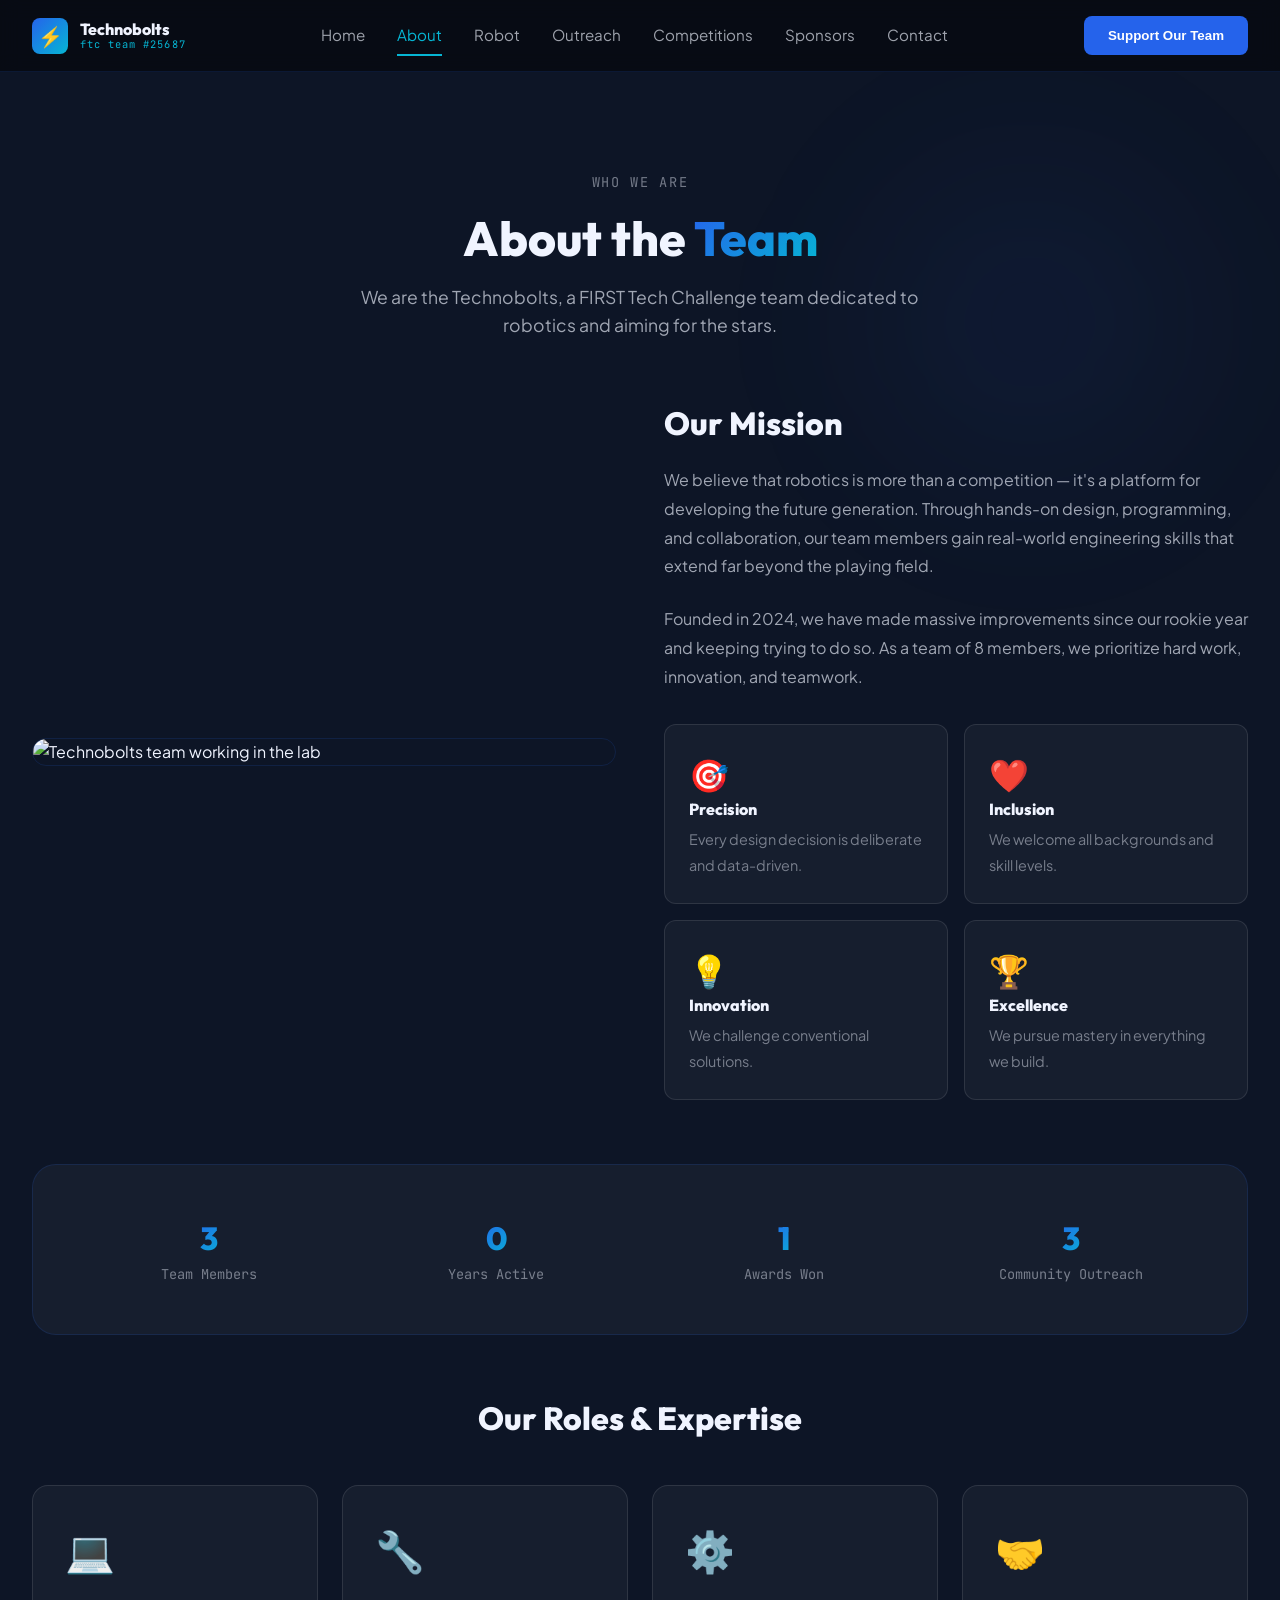
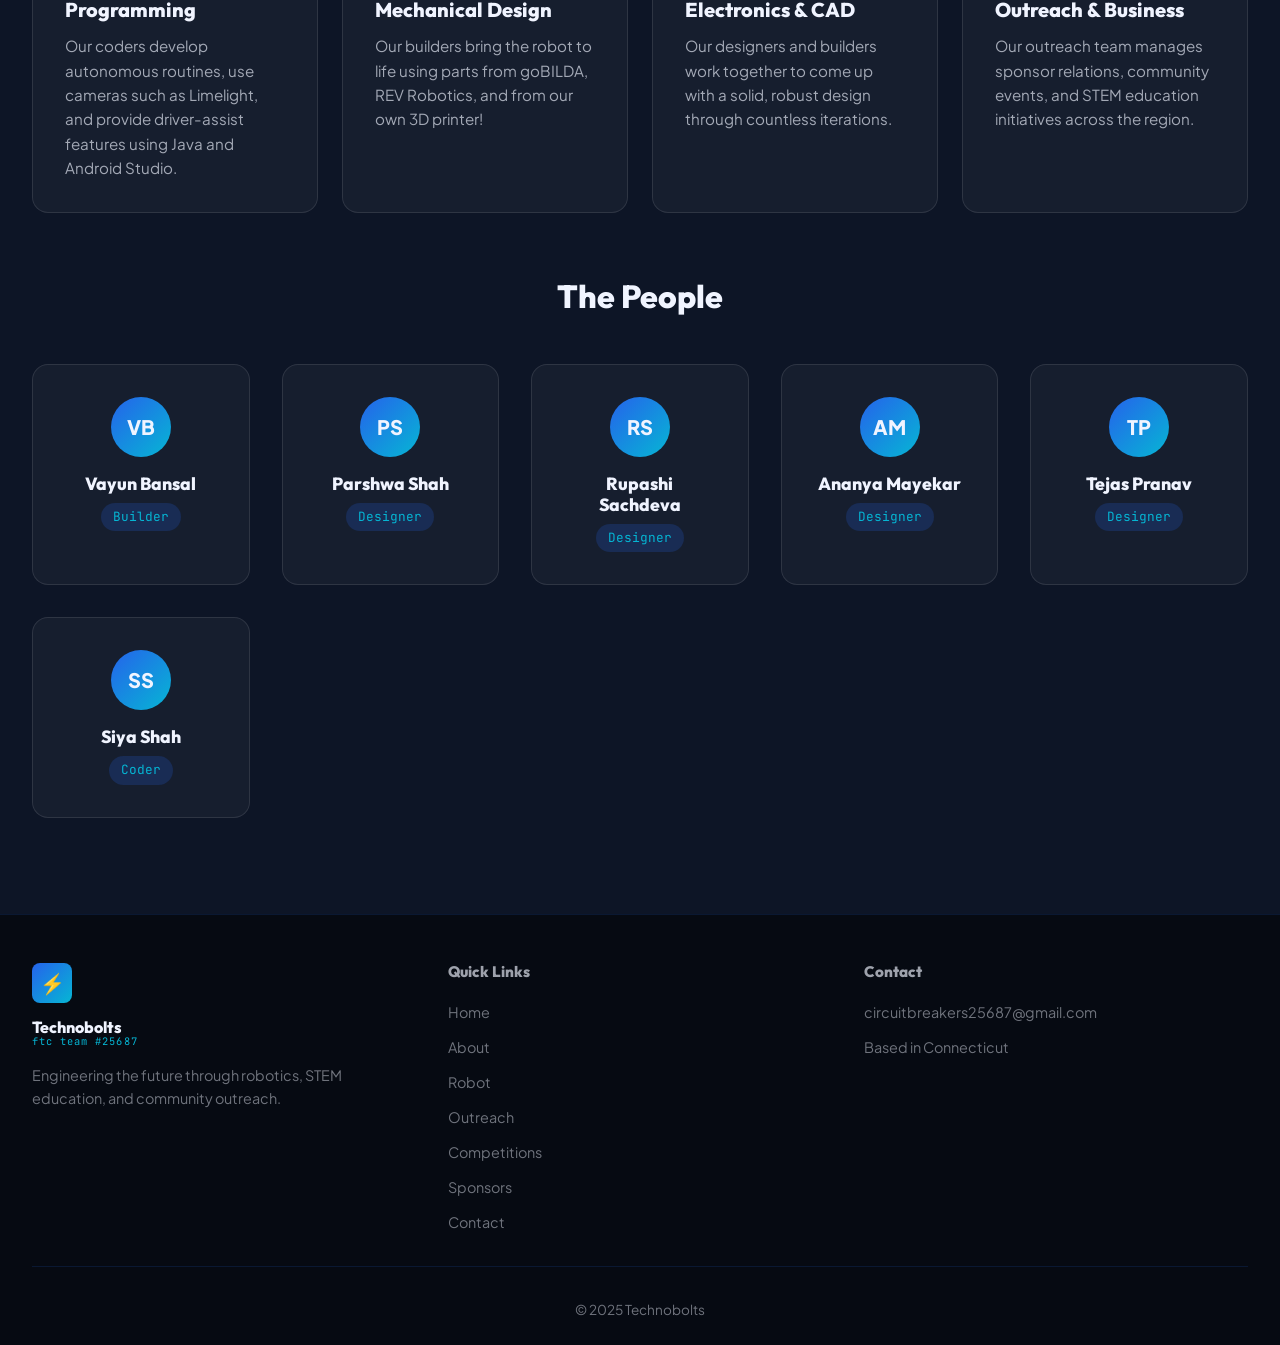
==== about.html @ 735fbb83 "Add files via upload" ====
<!DOCTYPE html>
<html lang="en">
<head>
    <meta charset="UTF-8">
    <meta name="viewport" content="width=device-width, initial-scale=1.0">
    <title>About - Technobolts FTC Team</title>
    <link rel="stylesheet" href="styles.css">
    <link rel="preconnect" href="https://fonts.googleapis.com">
    <link rel="preconnect" href="https://fonts.gstatic.com" crossorigin>
    <link href="https://fonts.googleapis.com/css2?family=Outfit:wght@400;600;700;800;900&family=Plus+Jakarta+Sans:wght@400;500;600;700&family=JetBrains+Mono:wght@400;500;600&display=swap" rel="stylesheet">
</head>
<body>
    <!-- Navigation -->
    <nav class="navbar">
        <div class="navbar-container">
            <div class="navbar-brand">
                <div class="brand-icon">⚡</div>
                <div class="brand-text">
                    <span class="brand-name">Technobolts</span>
                    <span class="brand-subtitle">ftc team #25687</span>
                </div>
            </div>
            <div class="nav-menu">
                <a href="index.html" class="nav-link">Home</a>
                <a href="about.html" class="nav-link active">About</a>
                <a href="robot.html" class="nav-link">Robot</a>
                <a href="outreach.html" class="nav-link">Outreach</a>
                <a href="competitions.html" class="nav-link">Competitions</a>
                <a href="sponsors.html" class="nav-link">Sponsors</a>
                <a href="contact.html" class="nav-link">Contact</a>
            </div>
            <button class="btn-support">Support Our Team</button>
            <button class="hamburger" id="hamburger">
                <span></span>
                <span></span>
                <span></span>
            </button>
        </div>
    </nav>

    <!-- About Section -->
    <section class="page-section">
        <div class="section-container">
            <div class="section-header">
                <p class="section-label">WHO WE ARE</p>
                <h1 class="section-title">About the <span class="gradient-text">Team</span></h1>
                <p class="section-description">We are the Technobolts, a FIRST Tech Challenge team dedicated to robotics and aiming for the stars.</p>
            </div>

            <!-- Mission & Values -->
            <div class="about-grid">
                <div class="about-image">
                    <img src="https://d2xsxph8kpxj0f.cloudfront.net/310519663417689646/Ldj4nhu3y7unNHha3GYmi4/team-workshop-38qU8BpU46UM5pvLE28iUc.webp" alt="Technobolts team working in the lab">
                </div>
                <div class="about-content">
                    <h2>Our Mission</h2>
                    <p>We believe that robotics is more than a competition — it's a platform for developing the future generation. Through hands-on design, programming, and collaboration, our team members gain real-world engineering skills that extend far beyond the playing field.</p>
                    <p>Founded in 2024, we have made massive improvements since our rookie year and keeping trying to do so. As a team of 8 members, we prioritize hard work, innovation, and teamwork.</p>
                    <div class="values-grid">
                        <div class="value-card">
                            <span class="value-icon">🎯</span>
                            <h4>Precision</h4>
                            <p>Every design decision is deliberate and data-driven.</p>
                        </div>
                        <div class="value-card">
                            <span class="value-icon">❤️</span>
                            <h4>Inclusion</h4>
                            <p>We welcome all backgrounds and skill levels.</p>
                        </div>
                        <div class="value-card">
                            <span class="value-icon">💡</span>
                            <h4>Innovation</h4>
                            <p>We challenge conventional solutions.</p>
                        </div>
                        <div class="value-card">
                            <span class="value-icon">🏆</span>
                            <h4>Excellence</h4>
                            <p>We pursue mastery in everything we build.</p>
                        </div>
                    </div>
                </div>
            </div>

            <!-- Stats -->
            <div class="stats-bar">
                <div class="stat-item">
                    <span class="stat-number" data-target="8">0</span>
                    <span class="stat-label">Team Members</span>
                </div>
                <div class="stat-item">
                    <span class="stat-number" data-target="2">0</span>
                    <span class="stat-label">Years Active</span>
                </div>
                <div class="stat-item">
                    <span class="stat-number" data-target="3">0</span>
                    <span class="stat-label">Awards Won</span>
                </div>
                <div class="stat-item">
                    <span class="stat-number" data-target="10">0</span>
                    <span class="stat-label">Community Outreach</span>
                </div>
            </div>

            <!-- Team Roles -->
            <div class="team-roles">
                <h2 class="roles-title">Our Roles & Expertise</h2>
                <div class="roles-grid">
                    <div class="role-card">
                        <div class="role-icon">💻</div>
                        <h3>Programming</h3>
                        <p>Our coders develop autonomous routines, use cameras such as Limelight, and provide driver-assist features using Java and Android Studio.</p>
                    </div>
                    <div class="role-card">
                        <div class="role-icon">🔧</div>
                        <h3>Mechanical Design</h3>
                        <p>Our builders bring the robot to life using parts from goBILDA, REV Robotics, and from our own 3D printer!</p>
                    </div>
                    <div class="role-card">
                        <div class="role-icon">⚙️</div>
                        <h3>Electronics & CAD</h3>
                        <p>Our designers and builders work together to come up with a solid, robust design through countless iterations.</p>
                    </div>
                    <div class="role-card">
                        <div class="role-icon">🤝</div>
                        <h3>Outreach & Business</h3>
                        <p>Our outreach team manages sponsor relations, community events, and STEM education initiatives across the region.</p>
                    </div>
                </div>
            </div>

            <!-- Team Members -->
            <div class="team-members">
                <h2 class="members-title">The People</h2>
                <div class="members-grid">
                    <div class="member-card">
                        <div class="member-avatar">VB</div>
                        <h3>Vayun Bansal</h3>
                        <span class="member-role">Builder</span>
                    </div>
                    <div class="member-card">
                        <div class="member-avatar">PS</div>
                        <h3>Parshwa Shah</h3>
                        <span class="member-role">Designer</span>
                    </div>
                    <div class="member-card">
                        <div class="member-avatar">RS</div>
                        <h3>Rupashi Sachdeva</h3>
                        <span class="member-role">Designer</span>
                    </div>
                    <div class="member-card">
                        <div class="member-avatar">AM</div>
                        <h3>Ananya Mayekar</h3>
                        <span class="member-role">Designer</span>
                    </div>
                    <div class="member-card">
                        <div class="member-avatar">TP</div>
                        <h3>Tejas Pranav</h3>
                        <span class="member-role">Designer</span>
                    </div>
                    <div class="member-card">
                        <div class="member-avatar">SS</div>
                        <h3>Siya Shah</h3>
                        <span class="member-role">Coder</span>
                    </div>
                </div>
            </div>
        </div>
    </section>

    <!-- Footer -->
    <footer class="footer">
        <div class="footer-container">
            <div class="footer-brand">
                <div class="brand-icon">⚡</div>
                <div class="brand-text">
                    <span class="brand-name">Technobolts</span>
                    <span class="brand-subtitle">ftc team #25687</span>
                </div>
                <p class="footer-description">Engineering the future through robotics, STEM education, and community outreach.</p>
            </div>
            <div class="footer-links">
                <h4>Quick Links</h4>
                <a href="index.html">Home</a>
                <a href="about.html">About</a>
                <a href="robot.html">Robot</a>
                <a href="outreach.html">Outreach</a>
                <a href="competitions.html">Competitions</a>
                <a href="sponsors.html">Sponsors</a>
                <a href="contact.html">Contact</a>
            </div>
            <div class="footer-contact">
                <h4>Contact</h4>
                <a href="mailto:circuitbreakers25687@gmail.com">circuitbreakers25687@gmail.com</a>
                <p>Based in Connecticut</p>
                <p></p>
            </div>
        </div>
        <div class="footer-bottom">
            <p>© 2025 Technobolts</p>
        </div>
    </footer>

    <script src="script.js"></script>
</body>
</html>
---- styles.css ----
/* ===== GLOBAL STYLES ===== */
:root {
    --primary-color: #2563eb;
    --secondary-color: #06b6d4;
    --accent-color: #7c3aed;
    --background: #080c14;
    --surface: #0d1526;
    --text-primary: #f0f4ff;
    --text-secondary: rgba(240, 244, 255, 0.65);
    --text-tertiary: rgba(240, 244, 255, 0.45);
    --border-color: rgba(37, 99, 235, 0.15);
    --glass-bg: rgba(255, 255, 255, 0.04);
    --glass-border: rgba(255, 255, 255, 0.1);
}

* {
    margin: 0;
    padding: 0;
    box-sizing: border-box;
}

html {
    scroll-behavior: smooth;
}

body {
    font-family: 'Plus Jakarta Sans', sans-serif;
    background-color: var(--background);
    color: var(--text-primary);
    line-height: 1.6;
    overflow-x: hidden;
}

/* ===== TYPOGRAPHY ===== */
h1, h2, h3, h4, h5, h6 {
    font-family: 'Outfit', sans-serif;
    font-weight: 800;
    line-height: 1.2;
}

.gradient-text {
    background: linear-gradient(135deg, var(--primary-color), var(--secondary-color));
    -webkit-background-clip: text;
    -webkit-text-fill-color: transparent;
    background-clip: text;
}

/* ===== NAVBAR ===== */
.navbar {
    position: sticky;
    top: 0;
    z-index: 1000;
    background: rgba(8, 12, 20, 0.8);
    backdrop-filter: blur(10px);
    border-bottom: 1px solid var(--border-color);
}

.navbar-container {
    max-width: 1280px;
    margin: 0 auto;
    padding: 1rem 2rem;
    display: flex;
    align-items: center;
    justify-content: space-between;
}

.navbar-brand {
    display: flex;
    align-items: center;
    gap: 0.75rem;
    text-decoration: none;
    color: var(--text-primary);
}

.brand-icon {
    width: 36px;
    height: 36px;
    background: linear-gradient(135deg, var(--primary-color), var(--secondary-color));
    border-radius: 0.5rem;
    display: flex;
    align-items: center;
    justify-content: center;
    font-size: 1.25rem;
}

.brand-text {
    display: flex;
    flex-direction: column;
    line-height: 1.1;
}

.brand-name {
    font-family: 'Outfit', sans-serif;
    font-weight: 800;
    font-size: 1rem;
}

.brand-subtitle {
    font-family: 'JetBrains Mono', monospace;
    font-size: 0.65rem;
    color: var(--secondary-color);
    letter-spacing: 0.1em;
}

.nav-menu {
    display: flex;
    gap: 2rem;
    align-items: center;
}

.nav-link {
    color: var(--text-secondary);
    text-decoration: none;
    font-size: 0.95rem;
    transition: color 0.3s ease;
    position: relative;
}

.nav-link:hover,
.nav-link.active {
    color: var(--secondary-color);
}

.nav-link.active::after {
    content: '';
    position: absolute;
    bottom: -0.5rem;
    left: 0;
    right: 0;
    height: 2px;
    background: var(--secondary-color);
}

.btn-support {
    background: var(--primary-color);
    color: white;
    border: none;
    padding: 0.75rem 1.5rem;
    border-radius: 0.5rem;
    font-weight: 600;
    cursor: pointer;
    transition: all 0.3s ease;
}

.btn-support:hover {
    background: var(--secondary-color);
    transform: translateY(-2px);
}

.hamburger {
    display: none;
    flex-direction: column;
    gap: 0.4rem;
    background: none;
    border: none;
    cursor: pointer;
}

.hamburger span {
    width: 25px;
    height: 2px;
    background: var(--text-primary);
    transition: all 0.3s ease;
}

/* ===== HERO SECTION ===== */
.hero {
    padding: 6rem 2rem;
    background: linear-gradient(135deg, rgba(37, 99, 235, 0.05) 0%, rgba(6, 182, 212, 0.03) 100%);
    position: relative;
    overflow: hidden;
    margin-top: 3.5rem;
}

.hero::before {
    content: '';
    position: absolute;
    top: 0;
    right: 0;
    width: 500px;
    height: 500px;
    background: radial-gradient(circle, rgba(37, 99, 235, 0.1) 0%, transparent 70%);
    filter: blur(60px);
    pointer-events: none;
}

.hero-content {
    max-width: 1280px;
    margin: 0 auto;
    display: grid;
    grid-template-columns: 1fr 1fr;
    gap: 4rem;
    align-items: center;
    position: relative;
    z-index: 1;
}

.hero-text {
    animation: slideInLeft 0.8s ease;
}

.hero-badge {
    display: inline-block;
    background: rgba(37, 99, 235, 0.15);
    border: 1px solid rgba(37, 99, 235, 0.3);
    padding: 0.5rem 1rem;
    border-radius: 2rem;
    font-size: 0.85rem;
    color: var(--secondary-color);
    font-family: 'JetBrains Mono', monospace;
    margin-bottom: 1.5rem;
}

.hero-title {
    font-size: 3.5rem;
    margin-bottom: 1.5rem;
    line-height: 1.1;
}

.hero-description {
    font-size: 1.1rem;
    color: var(--text-secondary);
    margin-bottom: 2rem;
    max-width: 500px;
}

.hero-buttons {
    display: flex;
    gap: 1rem;
    margin-bottom: 3rem;
    flex-wrap: wrap;
}

.btn-primary {
    background: linear-gradient(135deg, var(--primary-color), var(--secondary-color));
    color: white;
    padding: 0.875rem 1.75rem;
    border: none;
    border-radius: 0.5rem;
    font-weight: 600;
    cursor: pointer;
    text-decoration: none;
    display: inline-block;
    transition: all 0.3s ease;
}

.btn-primary:hover {
    transform: translateY(-2px);
    box-shadow: 0 10px 30px rgba(37, 99, 235, 0.3);
}

.btn-secondary {
    background: transparent;
    color: var(--secondary-color);
    padding: 0.875rem 1.75rem;
    border: 1px solid var(--secondary-color);
    border-radius: 0.5rem;
    font-weight: 600;
    cursor: pointer;
    text-decoration: none;
    display: inline-block;
    transition: all 0.3s ease;
}

.btn-secondary:hover {
    background: rgba(6, 182, 212, 0.1);
    transform: translateY(-2px);
}

.hero-stats {
    display: flex;
    gap: 3rem;
}

.stat {
    display: flex;
    flex-direction: column;
}

.stat-number {
    font-family: 'Outfit', sans-serif;
    font-size: 2rem;
    font-weight: 800;
    background: linear-gradient(135deg, var(--primary-color), var(--secondary-color));
    -webkit-background-clip: text;
    -webkit-text-fill-color: transparent;
    background-clip: text;
}

.stat-label {
    font-size: 0.85rem;
    color: var(--text-tertiary);
    font-family: 'JetBrains Mono', monospace;
}

.hero-image {
    position: relative;
    animation: slideInRight 0.8s ease;
}

.robot-image {
    width: 100%;
    height: auto;
    border-radius: 1.5rem;
    border: 1px solid var(--border-color);
    max-height: 520px;
    object-fit: cover;
}

.image-overlay {
    position: absolute;
    inset: 0;
    background: linear-gradient(135deg, rgba(37, 99, 235, 0.15) 0%, transparent 60%);
    border-radius: 1.5rem;
    pointer-events: none;
}

/* ===== PAGE SECTIONS ===== */
.page-section {
    padding: 6rem 2rem;
    background: var(--surface);
    position: relative;
}

.page-section::before {
    content: '';
    position: absolute;
    top: 0;
    right: 0;
    width: 500px;
    height: 500px;
    background: radial-gradient(circle, rgba(37, 99, 235, 0.08) 0%, transparent 70%);
    filter: blur(60px);
    pointer-events: none;
}

.section-container {
    max-width: 1280px;
    margin: 0 auto;
    position: relative;
    z-index: 1;
}

.section-header {
    text-align: center;
    margin-bottom: 4rem;
    animation: fadeInUp 0.8s ease;
}

.section-label {
    display: inline-block;
    font-family: 'JetBrains Mono', monospace;
    font-size: 0.85rem;
    color: var(--text-tertiary);
    letter-spacing: 0.12em;
    margin-bottom: 1rem;
}

.section-title {
    font-size: 3rem;
    margin-bottom: 1rem;
}

.section-description {
    font-size: 1.1rem;
    color: var(--text-secondary);
    max-width: 600px;
    margin: 0 auto;
}

/* ===== ABOUT SECTION ===== */
.about-grid {
    display: grid;
    grid-template-columns: 1fr 1fr;
    gap: 3rem;
    align-items: center;
    margin-bottom: 4rem;
}

.about-image {
    border-radius: 1.5rem;
    overflow: hidden;
    border: 1px solid var(--border-color);
}

.about-image img {
    width: 100%;
    height: auto;
    max-height: 420px;
    object-fit: cover;
}

.about-content h2 {
    font-size: 2rem;
    margin-bottom: 1.5rem;
}

.about-content p {
    color: var(--text-secondary);
    margin-bottom: 1.5rem;
    line-height: 1.8;
}

.values-grid {
    display: grid;
    grid-template-columns: repeat(2, 1fr);
    gap: 1rem;
    margin-top: 2rem;
}

.value-card {
    background: var(--glass-bg);
    border: 1px solid var(--glass-border);
    padding: 1.5rem;
    border-radius: 0.75rem;
    transition: all 0.3s ease;
}

.value-card:hover {
    background: rgba(37, 99, 235, 0.1);
    border-color: rgba(37, 99, 235, 0.3);
}

.value-icon {
    font-size: 2rem;
    margin-bottom: 0.5rem;
}

.value-card h4 {
    font-size: 1rem;
    margin-bottom: 0.5rem;
}

.value-card p {
    font-size: 0.9rem;
    color: var(--text-tertiary);
    margin: 0;
}

/* ===== STATS BAR ===== */
.stats-bar {
    background: var(--glass-bg);
    border: 1px solid var(--border-color);
    padding: 3rem;
    border-radius: 1.5rem;
    display: grid;
    grid-template-columns: repeat(auto-fit, minmax(150px, 1fr));
    gap: 2rem;
    margin-bottom: 4rem;
}

.stat-item {
    display: flex;
    flex-direction: column;
    align-items: center;
    text-align: center;
}

/* ===== TEAM ROLES ===== */
.team-roles {
    margin-bottom: 4rem;
}

.roles-title {
    font-size: 2rem;
    text-align: center;
    margin-bottom: 3rem;
}

.roles-grid {
    display: grid;
    grid-template-columns: repeat(auto-fit, minmax(250px, 1fr));
    gap: 1.5rem;
}

.role-card {
    background: var(--glass-bg);
    border: 1px solid var(--glass-border);
    padding: 2rem;
    border-radius: 1rem;
    transition: all 0.3s ease;
}

.role-card:hover {
    background: rgba(37, 99, 235, 0.1);
    border-color: rgba(37, 99, 235, 0.3);
    transform: translateY(-4px);
}

.role-icon {
    font-size: 2.5rem;
    margin-bottom: 1rem;
}

.role-card h3 {
    font-size: 1.25rem;
    margin-bottom: 0.75rem;
}

.role-card p {
    color: var(--text-secondary);
    font-size: 0.95rem;
}

/* ===== TEAM MEMBERS ===== */
.team-members {
    margin-top: 4rem;
}

.members-title {
    font-size: 2rem;
    text-align: center;
    margin-bottom: 3rem;
}

.members-grid {
    display: grid;
    grid-template-columns: repeat(auto-fit, minmax(200px, 1fr));
    gap: 2rem;
}

.member-card {
    background: var(--glass-bg);
    border: 1px solid var(--glass-border);
    padding: 2rem;
    border-radius: 1rem;
    text-align: center;
    transition: all 0.3s ease;
}

.member-card:hover {
    background: rgba(37, 99, 235, 0.1);
    border-color: rgba(37, 99, 235, 0.3);
    transform: translateY(-4px);
}

.member-avatar {
    width: 60px;
    height: 60px;
    background: linear-gradient(135deg, var(--primary-color), var(--secondary-color));
    border-radius: 50%;
    display: flex;
    align-items: center;
    justify-content: center;
    font-weight: 800;
    font-size: 1.25rem;
    margin: 0 auto 1rem;
}

.member-card h3 {
    font-size: 1.1rem;
    margin-bottom: 0.5rem;
}

.member-role {
    display: inline-block;
    background: rgba(37, 99, 235, 0.2);
    color: var(--secondary-color);
    padding: 0.25rem 0.75rem;
    border-radius: 2rem;
    font-size: 0.8rem;
    font-family: 'JetBrains Mono', monospace;
}

/* ===== ROBOT SHOWCASE ===== */
.robot-showcase {
    display: grid;
    grid-template-columns: 1fr 1fr;
    gap: 3rem;
    align-items: center;
    margin-bottom: 4rem;
}

.robot-image-container {
    position: relative;
    border-radius: 1.5rem;
    overflow: hidden;
    border: 1px solid var(--border-color);
}

.robot-image-container img {
    width: 100%;
    height: auto;
    max-height: 480px;
    object-fit: cover;
}

.robot-overlay {
    position: absolute;
    inset: 0;
    background: linear-gradient(to bottom, transparent 50%, rgba(8, 12, 20, 0.7) 100%);
    pointer-events: none;
}

.subsystems-container {
    display: flex;
    flex-direction: column;
    gap: 2rem;
}

.subsystems-tabs {
    display: flex;
    flex-direction: column;
    gap: 1rem;
}

.subsystem-tab {
    background: var(--glass-bg);
    border: 1px solid var(--glass-border);
    padding: 1rem;
    border-radius: 0.75rem;
    color: var(--text-secondary);
    cursor: pointer;
    transition: all 0.3s ease;
    text-align: left;
}

.subsystem-tab:hover,
.subsystem-tab.active {
    background: rgba(37, 99, 235, 0.2);
    border-color: var(--primary-color);
    color: var(--text-primary);
}

.subsystem-content {
    position: relative;
}

.subsystem-item {
    display: none;
    animation: fadeIn 0.3s ease;
}

.subsystem-item.active {
    display: block;
}

.subsystem-item h3 {
    font-size: 1.5rem;
    margin-bottom: 1rem;
}

.subsystem-item p {
    color: var(--text-secondary);
    margin-bottom: 1rem;
}

.subsystem-item ul {
    list-style: none;
}

.subsystem-item li {
    color: var(--text-secondary);
    margin-bottom: 0.5rem;
    padding-left: 1.5rem;
    position: relative;
}

.subsystem-item li::before {
    content: '✓';
    position: absolute;
    left: 0;
    color: var(--secondary-color);
    font-weight: bold;
}

/* ===== TECH SPECS ===== */
.tech-specs {
    margin-top: 4rem;
}

.tech-specs h2 {
    font-size: 2rem;
    text-align: center;
    margin-bottom: 3rem;
}

.specs-grid {
    display: grid;
    grid-template-columns: repeat(auto-fit, minmax(200px, 1fr));
    gap: 1.5rem;
}

.spec-card {
    background: var(--glass-bg);
    border: 1px solid var(--glass-border);
    padding: 1.5rem;
    border-radius: 1rem;
    text-align: center;
}

.spec-card h4 {
    font-size: 1.1rem;
    margin-bottom: 0.75rem;
}

.spec-card p {
    color: var(--text-secondary);
    font-size: 0.95rem;
}

/* ===== OUTREACH SECTION ===== */
.outreach-grid {
    display: grid;
    grid-template-columns: 1fr 1fr;
    gap: 3rem;
    align-items: center;
    margin-bottom: 4rem;
}

.outreach-image {
    position: relative;
    border-radius: 1.5rem;
    overflow: hidden;
    border: 1px solid var(--border-color);
}

.outreach-image img {
    width: 100%;
    height: auto;
    max-height: 420px;
    object-fit: cover;
}

.outreach-content h2 {
    font-size: 2rem;
    margin-bottom: 1.5rem;
}

.outreach-content p {
    color: var(--text-secondary);
    margin-bottom: 2rem;
}

.impact-stats {
    display: grid;
    grid-template-columns: repeat(3, 1fr);
    gap: 1rem;
}

.impact-stat {
    background: var(--glass-bg);
    border: 1px solid var(--glass-border);
    padding: 1.5rem;
    border-radius: 0.75rem;
    text-align: center;
}

.impact-number {
    display: block;
    font-family: 'Outfit', sans-serif;
    font-size: 2rem;
    font-weight: 800;
    background: linear-gradient(135deg, var(--primary-color), var(--secondary-color));
    -webkit-background-clip: text;
    -webkit-text-fill-color: transparent;
    background-clip: text;
    margin-bottom: 0.5rem;
}

.impact-label {
    display: block;
    font-size: 0.85rem;
    color: var(--text-tertiary);
}

/* ===== EVENTS SECTION ===== */
.events-section {
    margin-top: 4rem;
}

.events-section h2 {
    font-size: 2rem;
    text-align: center;
    margin-bottom: 3rem;
}

.events-grid {
    display: grid;
    grid-template-columns: repeat(auto-fit, minmax(250px, 1fr));
    gap: 1.5rem;
}

.event-card {
    background: var(--glass-bg);
    border: 1px solid var(--glass-border);
    padding: 2rem;
    border-radius: 1rem;
    transition: all 0.3s ease;
}

.event-card:hover {
    background: rgba(37, 99, 235, 0.1);
    border-color: rgba(37, 99, 235, 0.3);
    transform: translateY(-4px);
}

.event-icon {
    font-size: 2.5rem;
    margin-bottom: 1rem;
}

.event-card h3 {
    font-size: 1.25rem;
    margin-bottom: 0.75rem;
}

.event-card p {
    color: var(--text-secondary);
    font-size: 0.95rem;
    margin-bottom: 1rem;
}

.event-meta {
    display: flex;
    flex-direction: column;
    gap: 0.5rem;
    font-size: 0.85rem;
    color: var(--text-tertiary);
}

/* ===== COMPETITIONS SECTION ===== */
.awards-section {
    margin-bottom: 4rem;
}

.awards-section h2 {
    font-size: 2rem;
    text-align: center;
    margin-bottom: 3rem;
}

.awards-grid {
    display: grid;
    grid-template-columns: repeat(auto-fit, minmax(200px, 1fr));
    gap: 1.5rem;
}

.award-card {
    background: var(--glass-bg);
    border: 1px solid var(--glass-border);
    padding: 2rem;
    border-radius: 1rem;
    text-align: center;
}

.award-icon {
    font-size: 3rem;
    margin-bottom: 1rem;
}

.award-card h3 {
    font-size: 1.25rem;
    margin-bottom: 0.75rem;
}

.award-card p {
    color: var(--text-secondary);
}

/* ===== TIMELINE ===== */
.timeline-section {
    margin-bottom: 4rem;
}

.timeline-section h2 {
    font-size: 2rem;
    text-align: center;
    margin-bottom: 3rem;
}

.timeline {
    position: relative;
    padding: 2rem 0;
}

.timeline::before {
    content: '';
    position: absolute;
    left: 50%;
    transform: translateX(-50%);
    width: 2px;
    height: 100%;
    background: linear-gradient(180deg, var(--primary-color), var(--secondary-color));
}

.timeline-item {
    margin-bottom: 3rem;
    width: 50%;
}

.timeline-item:nth-child(odd) {
    margin-left: 0;
    text-align: right;
    padding-right: 3rem;
}

.timeline-item:nth-child(even) {
    margin-left: 50%;
    text-align: left;
    padding-left: 3rem;
}

.timeline-marker {
    display: inline-block;
    background: var(--primary-color);
    color: white;
    padding: 0.5rem 1rem;
    border-radius: 2rem;
    font-size: 0.9rem;
    font-weight: 600;
    margin-bottom: 1rem;
}

.timeline-content {
    background: var(--glass-bg);
    border: 1px solid var(--glass-border);
    padding: 1.5rem;
    border-radius: 1rem;
}

.timeline-content h3 {
    font-size: 1.25rem;
    margin-bottom: 0.5rem;
}

.timeline-content p {
    color: var(--text-secondary);
}

/* ===== UPCOMING EVENTS ===== */
.upcoming-section {
    margin-bottom: 4rem;
}

.upcoming-section h2 {
    font-size: 2rem;
    text-align: center;
    margin-bottom: 3rem;
}

.events-list {
    display: grid;
    grid-template-columns: repeat(auto-fit, minmax(300px, 1fr));
    gap: 2rem;
}

.event-item {
    background: var(--glass-bg);
    border: 1px solid var(--glass-border);
    padding: 2rem;
    border-radius: 1rem;
    display: grid;
    grid-template-columns: auto 1fr;
    gap: 2rem;
}

.event-date {
    background: linear-gradient(135deg, var(--primary-color), var(--secondary-color));
    color: white;
    padding: 1rem;
    border-radius: 0.75rem;
    font-weight: 600;
    text-align: center;
    min-width: 100px;
}

.event-details h3 {
    font-size: 1.25rem;
    margin-bottom: 0.5rem;
}

.event-details p {
    color: var(--text-secondary);
}

/* ===== SPONSORS SECTION ===== */
.sponsors-tiers {
    display: grid;
    grid-template-columns: repeat(auto-fit, minmax(250px, 1fr));
    gap: 2rem;
    margin-bottom: 4rem;
}

.tier-card {
    background: var(--glass-bg);
    border: 1px solid var(--glass-border);
    padding: 2rem;
    border-radius: 1rem;
    transition: all 0.3s ease;
}

.tier-card:hover {
    transform: translateY(-4px);
    border-color: var(--primary-color);
}

.tier-header {
    display: flex;
    align-items: center;
    gap: 1rem;
    margin-bottom: 1.5rem;
}

.tier-icon {
    font-size: 2rem;
}

.tier-header h3 {
    font-size: 1.5rem;
}

.tier-amount {
    display: block;
    font-family: 'JetBrains Mono', monospace;
    font-size: 0.9rem;
    color: var(--text-secondary);
}

.tier-benefits,
.tier-sponsors {
    margin-bottom: 1.5rem;
}

.tier-benefits h4,
.tier-sponsors h4 {
    font-size: 0.95rem;
    margin-bottom: 0.75rem;
    color: var(--secondary-color);
}

.tier-benefits ul {
    list-style: none;
}

.tier-benefits li {
    color: var(--text-secondary);
    margin-bottom: 0.5rem;
    font-size: 0.9rem;
}

.tier-sponsors p {
    color: var(--text-secondary);
    font-size: 0.9rem;
    margin-bottom: 0.5rem;
}

/* ===== SPONSOR CTA ===== */
.sponsor-cta {
    background: linear-gradient(135deg, rgba(37, 99, 235, 0.15) 0%, rgba(6, 182, 212, 0.1) 50%, rgba(124, 58, 237, 0.1) 100%);
    border: 1px solid rgba(37, 99, 235, 0.3);
    border-radius: 1.5rem;
    padding: 3rem;
    text-align: center;
}

.sponsor-cta h2 {
    font-size: 2.5rem;
    margin-bottom: 1rem;
}

.sponsor-cta p {
    font-size: 1.1rem;
    color: var(--text-secondary);
    max-width: 600px;
    margin: 0 auto 2rem;
}

.cta-buttons {
    display: flex;
    gap: 1rem;
    justify-content: center;
    flex-wrap: wrap;
}

/* ===== CONTACT SECTION ===== */
.contact-grid {
    display: grid;
    grid-template-columns: 1fr 1.5fr;
    gap: 3rem;
}

.contact-info {
    display: flex;
    flex-direction: column;
    gap: 1.5rem;
}

.contact-card {
    background: var(--glass-bg);
    border: 1px solid var(--glass-border);
    padding: 1.5rem;
    border-radius: 1rem;
}

.contact-icon {
    font-size: 2rem;
    margin-bottom: 0.75rem;
}

.contact-card h3 {
    font-size: 1.1rem;
    margin-bottom: 0.75rem;
}

.contact-card p,
.contact-card a {
    color: var(--text-secondary);
    font-size: 0.95rem;
    text-decoration: none;
    display: block;
    margin-bottom: 0.5rem;
}

.contact-card a:hover {
    color: var(--secondary-color);
}

.social-links {
    margin-top: 1rem;
}

.social-icons {
    display: flex;
    flex-direction: column;
    gap: 0.75rem;
}

.social-icons a {
    display: inline-block;
    background: rgba(37, 99, 235, 0.15);
    padding: 0.75rem;
    border-radius: 0.5rem;
    transition: all 0.3s ease;
}

.social-icons a:hover {
    background: rgba(37, 99, 235, 0.3);
    color: var(--secondary-color);
}

/* ===== CONTACT FORM ===== */
.contact-form-container {
    background: var(--glass-bg);
    border: 1px solid var(--glass-border);
    padding: 2rem;
    border-radius: 1rem;
}

.contact-form {
    display: flex;
    flex-direction: column;
    gap: 1.5rem;
}

.form-group {
    display: flex;
    flex-direction: column;
}

.form-group label {
    font-weight: 600;
    margin-bottom: 0.5rem;
    font-size: 0.95rem;
}

.form-group input,
.form-group select,
.form-group textarea {
    background: rgba(255, 255, 255, 0.04);
    border: 1px solid rgba(255, 255, 255, 0.1);
    border-radius: 0.5rem;
    color: var(--text-primary);
    padding: 0.75rem 1rem;
    font-family: 'Plus Jakarta Sans', sans-serif;
    font-size: 0.95rem;
    transition: all 0.3s ease;
}

.form-group input:focus,
.form-group select:focus,
.form-group textarea:focus {
    outline: none;
    border-color: var(--primary-color);
    background: rgba(37, 99, 235, 0.1);
}

.form-message {
    padding: 1rem;
    border-radius: 0.5rem;
    background: rgba(16, 185, 129, 0.1);
    border: 1px solid rgba(16, 185, 129, 0.3);
    color: #10b981;
    text-align: center;
}

/* ===== FOOTER ===== */
.footer {
    background: #060a12;
    border-top: 1px solid var(--border-color);
    padding: 3rem 2rem 1.5rem;
}

.footer-container {
    max-width: 1280px;
    margin: 0 auto;
    display: grid;
    grid-template-columns: repeat(auto-fit, minmax(250px, 1fr));
    gap: 2rem;
    margin-bottom: 2rem;
}

.footer-brand {
    display: flex;
    flex-direction: column;
    gap: 1rem;
}

.footer-brand .brand-icon {
    width: 40px;
    height: 40px;
}

.footer-description {
    color: var(--text-tertiary);
    font-size: 0.9rem;
    line-height: 1.6;
}

.footer-links,
.footer-contact {
    display: flex;
    flex-direction: column;
    gap: 0.75rem;
}

.footer-links h4,
.footer-contact h4 {
    font-size: 0.95rem;
    margin-bottom: 0.5rem;
    color: var(--text-secondary);
}

.footer-links a,
.footer-contact a,
.footer-contact p {
    color: var(--text-tertiary);
    text-decoration: none;
    font-size: 0.9rem;
    transition: color 0.3s ease;
}

.footer-links a:hover,
.footer-contact a:hover {
    color: var(--secondary-color);
}

.footer-bottom {
    max-width: 1280px;
    margin: 0 auto;
    padding-top: 2rem;
    border-top: 1px solid var(--border-color);
    text-align: center;
    color: var(--text-tertiary);
    font-size: 0.85rem;
}

/* ===== ANIMATIONS ===== */
@keyframes slideInLeft {
    from {
        opacity: 0;
        transform: translateX(-50px);
    }
    to {
        opacity: 1;
        transform: translateX(0);
    }
}

@keyframes slideInRight {
    from {
        opacity: 0;
        transform: translateX(50px);
    }
    to {
        opacity: 1;
        transform: translateX(0);
    }
}

@keyframes fadeInUp {
    from {
        opacity: 0;
        transform: translateY(30px);
    }
    to {
        opacity: 1;
        transform: translateY(0);
    }
}

@keyframes fadeIn {
    from {
        opacity: 0;
    }
    to {
        opacity: 1;
    }
}

/* ===== RESPONSIVE DESIGN ===== */
@media (max-width: 768px) {
    .navbar-container {
        padding: 1rem;
    }

    .nav-menu {
        display: none;
        position: absolute;
        top: 100%;
        left: 0;
        right: 0;
        background: rgba(8, 12, 20, 0.95);
        flex-direction: column;
        padding: 1rem;
        gap: 0.5rem;
        border-bottom: 1px solid var(--border-color);
    }

    .nav-menu.active {
        display: flex;
    }

    .hamburger {
        display: flex;
    }

    .btn-support {
        display: none;
    }

    .hero-content {
        grid-template-columns: 1fr;
        gap: 2rem;
    }

    .hero-title {
        font-size: 2.5rem;
    }

    .hero-stats {
        gap: 1.5rem;
    }

    .about-grid,
    .outreach-grid,
    .robot-showcase {
        grid-template-columns: 1fr;
    }

    .values-grid {
        grid-template-columns: 1fr;
    }

    .roles-grid,
    .events-grid,
    .members-grid {
        grid-template-columns: 1fr;
    }

    .timeline::before {
        left: 0;
    }

    .timeline-item {
        width: 100%;
        padding-left: 2rem;
    }

    .timeline-item:nth-child(odd),
    .timeline-item:nth-child(even) {
        width: 100%;
        text-align: left;
        padding-right: 0;
        padding-left: 2rem;
        margin-left: 0;
    }

    .contact-grid {
        grid-template-columns: 1fr;
    }

    .sponsors-tiers {
        grid-template-columns: 1fr;
    }

    .hero-buttons {
        flex-direction: column;
    }

    .btn-primary,
    .btn-secondary {
        width: 100%;
        text-align: center;
    }

    .section-title {
        font-size: 2rem;
    }

    .event-item {
        grid-template-columns: 1fr;
        gap: 1rem;
    }

    .impact-stats {
        grid-template-columns: 1fr;
    }

    .footer-container {
        grid-template-columns: 1fr;
    }
}

@media (max-width: 480px) {
    .hero-title {
        font-size: 2rem;
    }

    .section-title {
        font-size: 1.5rem;
    }

    .hero-stats {
        flex-direction: column;
        gap: 1rem;
    }

    .stat-number {
        font-size: 1.5rem;
    }

    .sponsors-tiers {
        grid-template-columns: 1fr;
    }

    .cta-buttons {
        flex-direction: column;
    }

    .btn-primary,
    .btn-secondary {
        width: 100%;
    }
}
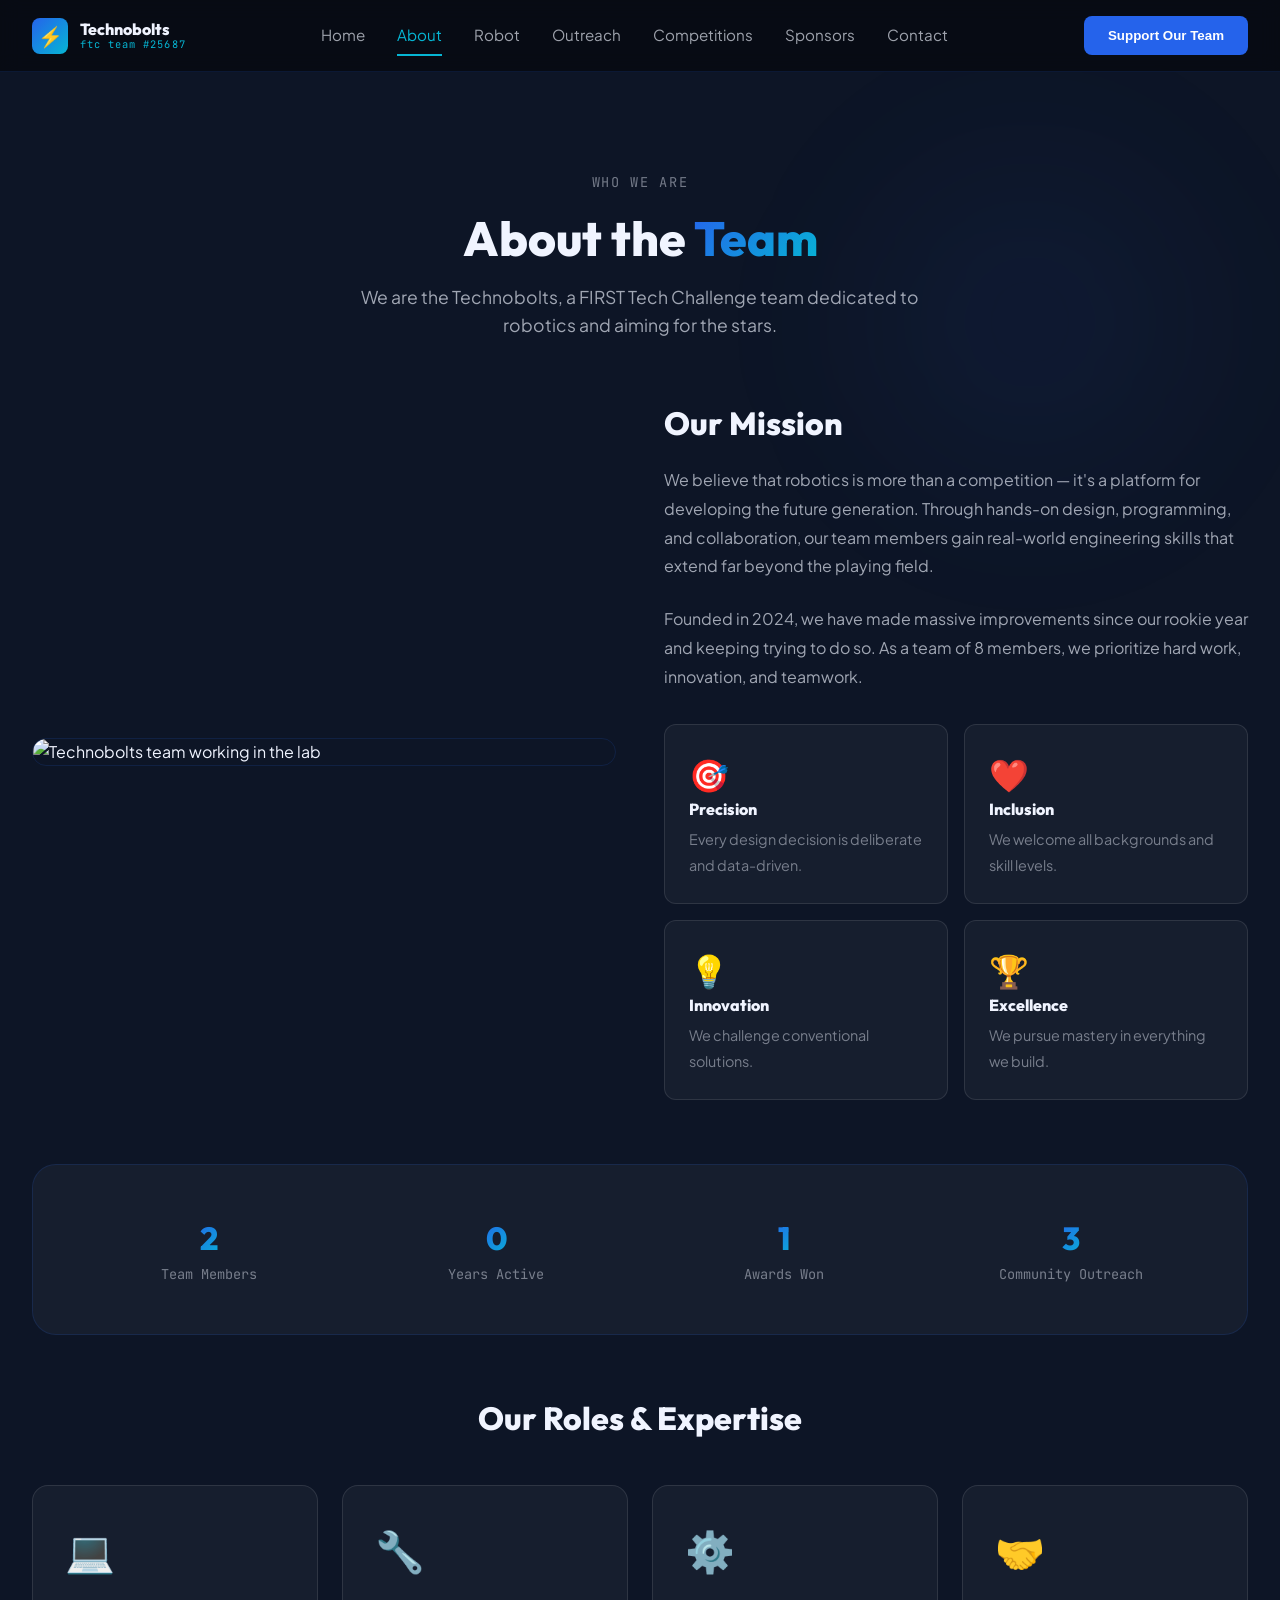
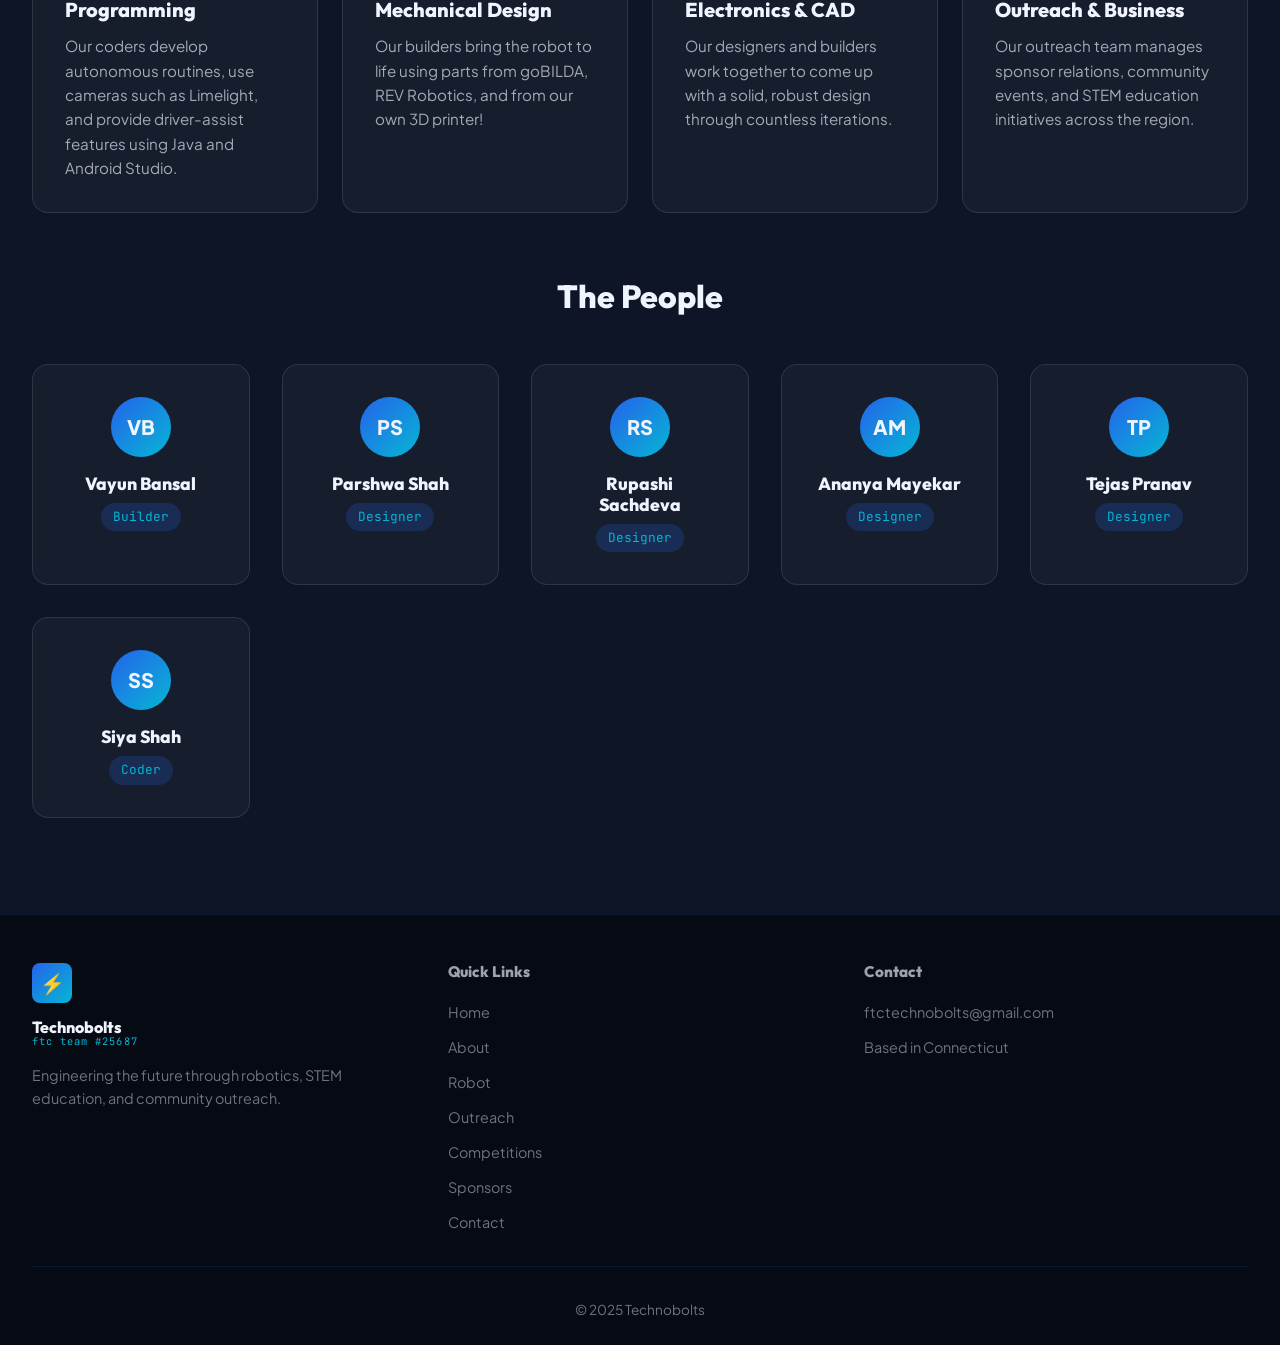
==== commit a5db8e5d: "Add files via upload" ====
--- a/about.html
+++ b/about.html
@@ -190,7 +190,7 @@
             </div>
             <div class="footer-contact">
                 <h4>Contact</h4>
-                <a href="mailto:circuitbreakers25687@gmail.com">circuitbreakers25687@gmail.com</a>
+                <a href="mailto:ftctechnobolts@gmail.com">ftctechnobolts@gmail.com</a>
                 <p>Based in Connecticut</p>
                 <p></p>
             </div>
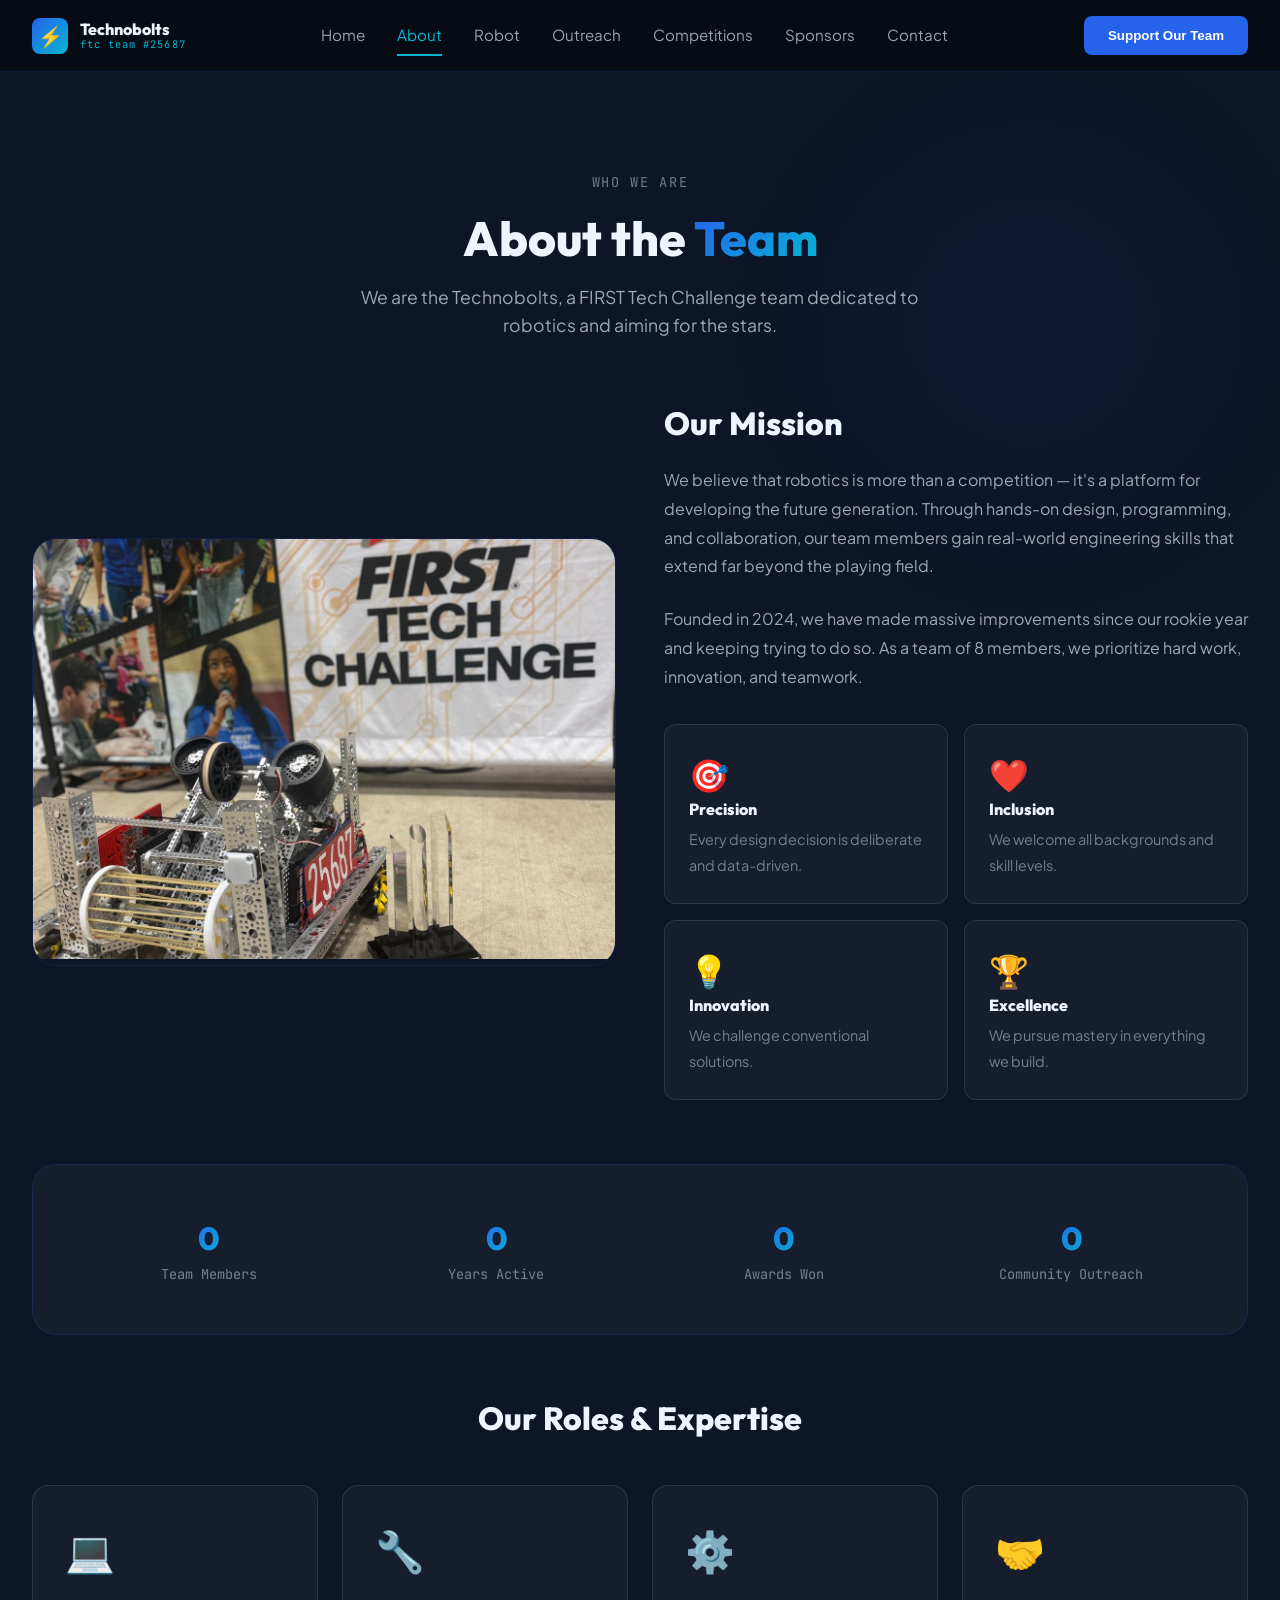
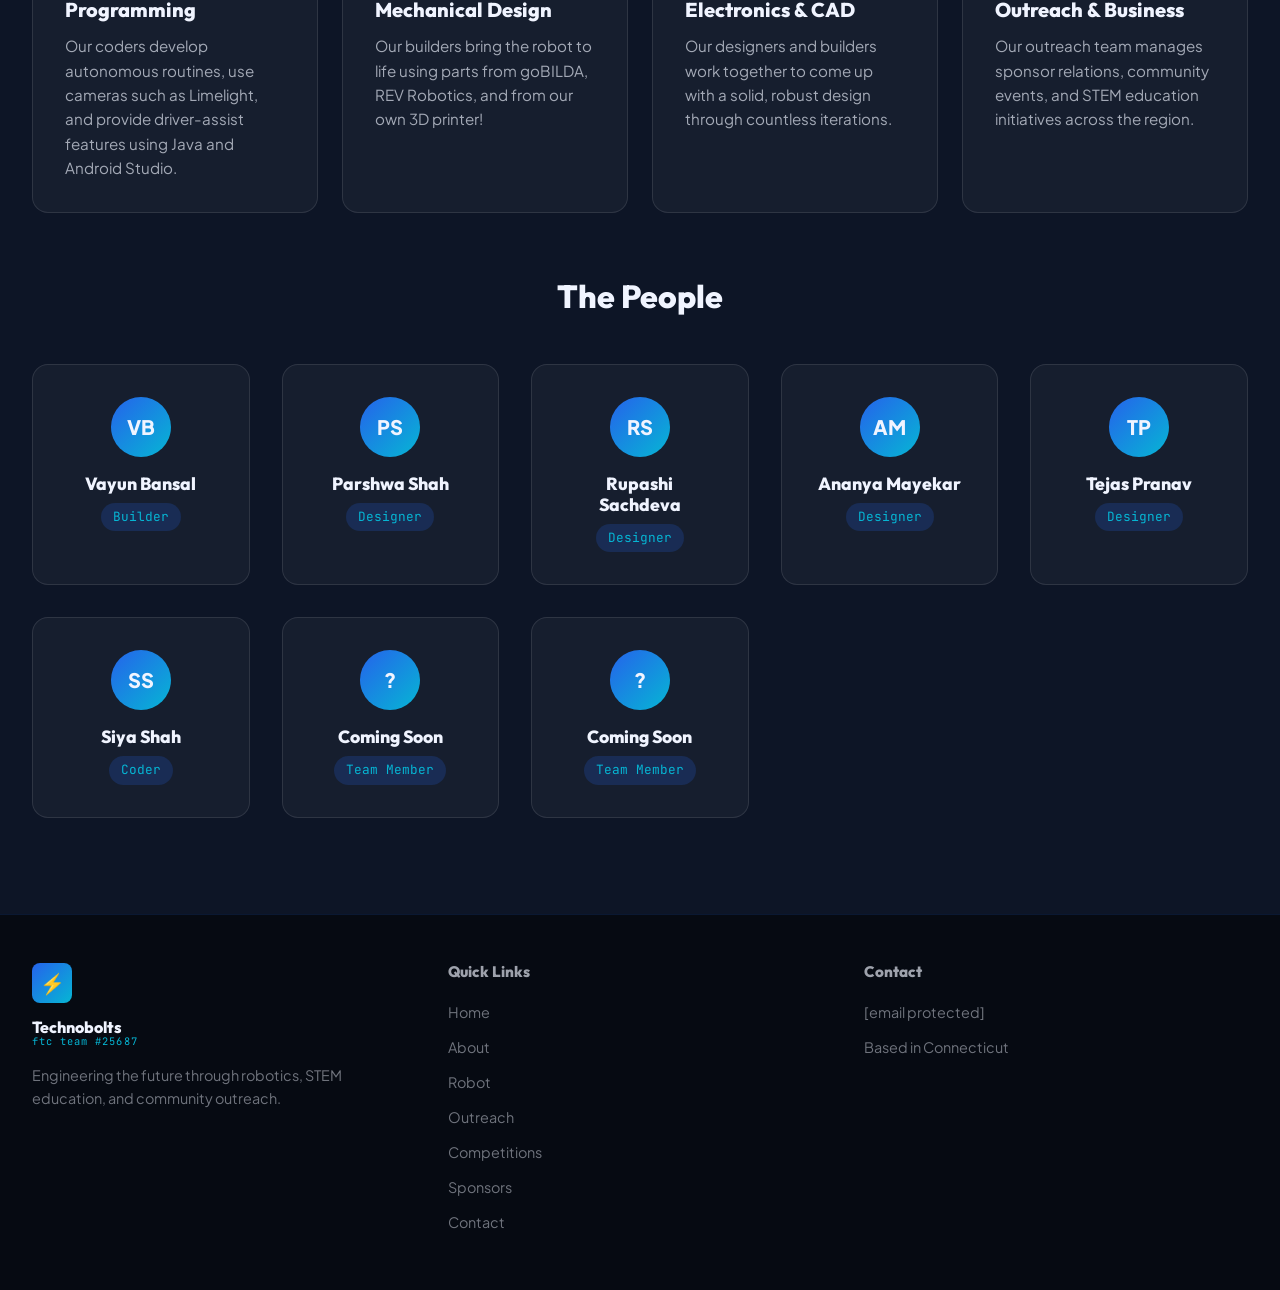
==== commit 248c4272: "Add files via upload" ====
--- a/about.html
+++ b/about.html
@@ -50,7 +50,7 @@
             <!-- Mission & Values -->
             <div class="about-grid">
                 <div class="about-image">
-                    <img src="https://d2xsxph8kpxj0f.cloudfront.net/310519663417689646/Ldj4nhu3y7unNHha3GYmi4/team-workshop-38qU8BpU46UM5pvLE28iUc.webp" alt="Technobolts team working in the lab">
+                    <img src="robot-doggo.jpg" alt="Technobolts robot" style="width:100%;max-height:420px;object-fit:cover;">
                 </div>
                 <div class="about-content">
                     <h2>Our Mission</h2>
@@ -161,6 +161,16 @@
                         <div class="member-avatar">SS</div>
                         <h3>Siya Shah</h3>
                         <span class="member-role">Coder</span>
+                    </div>
+                    <div class="member-card">
+                        <div class="member-avatar">?</div>
+                        <h3>Coming Soon</h3>
+                        <span class="member-role">Team Member</span>
+                    </div>
+                    <div class="member-card">
+                        <div class="member-avatar">?</div>
+                        <h3>Coming Soon</h3>
+                        <span class="member-role">Team Member</span>
                     </div>
                 </div>
             </div>
@@ -190,16 +200,9 @@
             </div>
             <div class="footer-contact">
                 <h4>Contact</h4>
-                <a href="mailto:ftctechnobolts@gmail.com">ftctechnobolts@gmail.com</a>
+                <a href="/cdn-cgi/l/email-protection#4f293b2c3b2a2c2721202d20233b3c0f28222e2623612c2022"><span class="__cf_email__" data-cfemail="f99f8d9a8d9c9a9197969b96958d8ab99e94989095d79a9694">[email&#160;protected]</span></a>
                 <p>Based in Connecticut</p>
                 <p></p>
             </div>
         </div>
-        <div class="footer-bottom">
-            <p>© 2025 Technobolts</p>
-        </div>
-    </footer>
-
-    <script src="script.js"></script>
-</body>
-</html>
+        <div c
